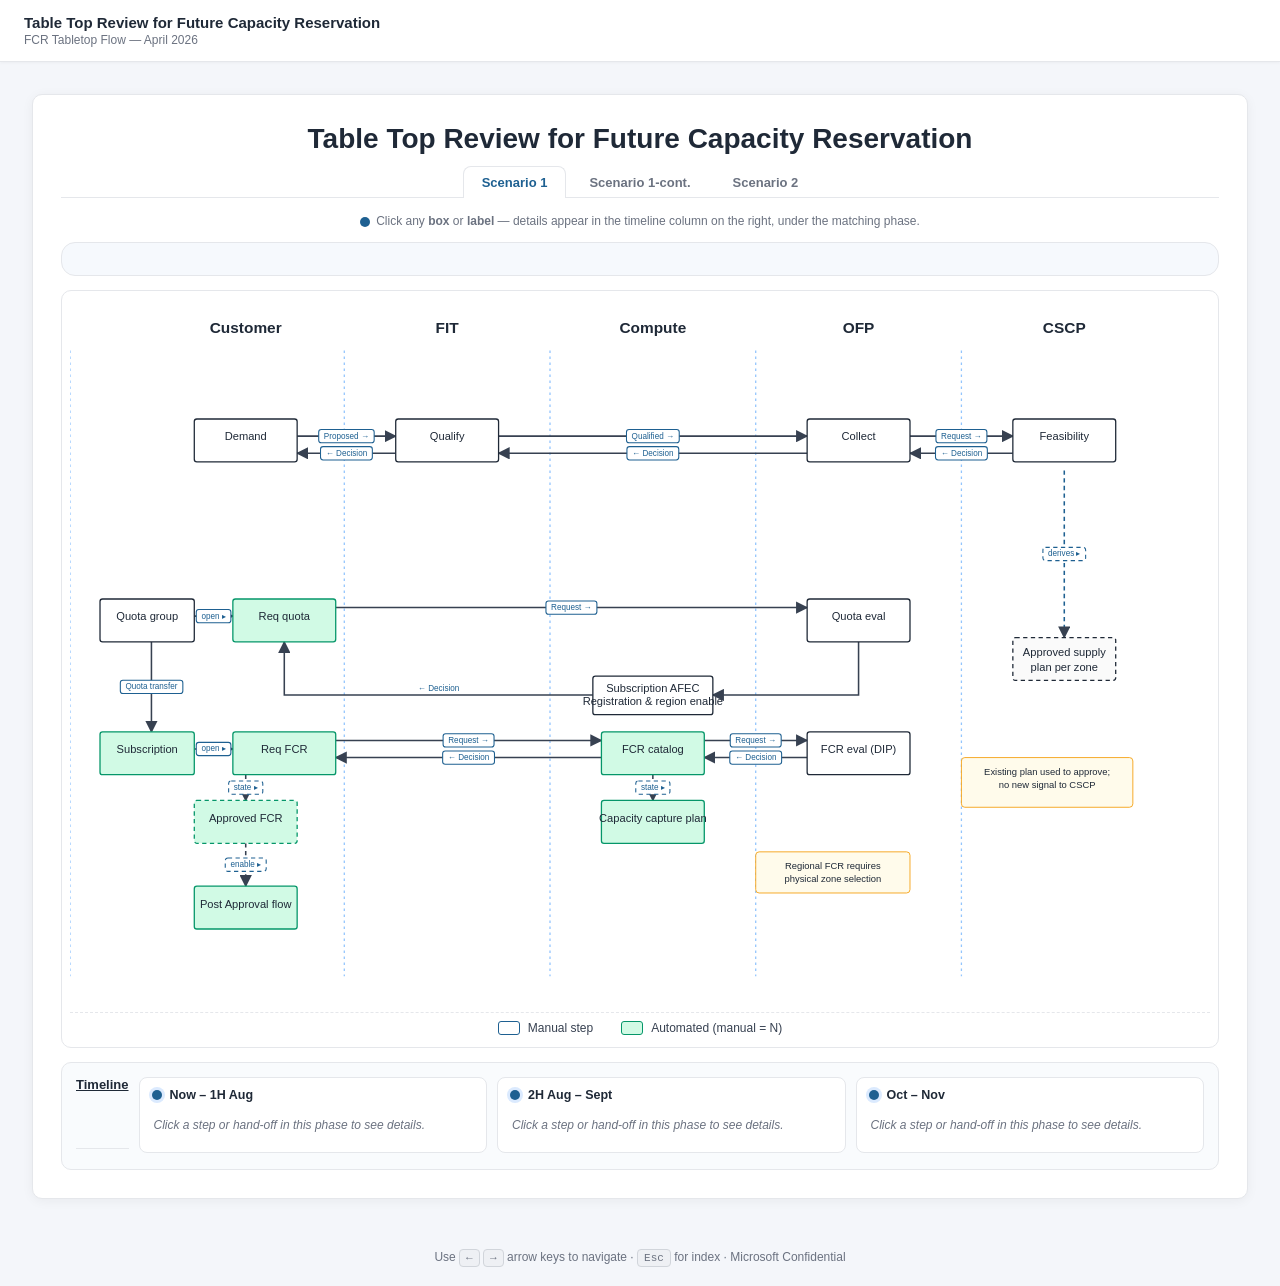
==== Tabletop/FCR/fcr-tabletop-review.html @ ce84dd11 "Initial commit: Capacity-Platform hub" ====
<!doctype html>
<html lang="en"><head><meta charset="utf-8"><title>Table Top Review for Future Capacity Reservation</title><link rel="stylesheet" href="fcr-styles.css"></head>
<body>
<header>
  <div><div class="title">Table Top Review for Future Capacity Reservation</div><div class="deck">FCR Tabletop Flow — April 2026</div></div>
</header>
<main>
  <div class="slide-wrap">
    <h1 style="font-size:24px;margin:0 0 6px;font-weight:600;text-align:center">Table Top Review for Future Capacity Reservation</h1>
    <div class="tt-tabs" role="tablist" aria-label="Scenario tabs">
      <button class="tt-tab active" role="tab" aria-selected="true" data-tab="s1">Scenario 1</button>
      <button class="tt-tab" role="tab" aria-selected="false" data-tab="s1c">Scenario 1-cont.</button>
      <button class="tt-tab" role="tab" aria-selected="false" data-tab="s2">Scenario 2</button>
    </div>

    <!-- ============= SCENARIO 1 (slide 06 content) ============= -->
    <section class="tt-panel active" data-panel="s1">
      <div class="legend">
        <span><span class="dot" style="background:#1e6091"></span>Click any <strong>box</strong> or <strong>label</strong> &mdash; details appear in the timeline column on the right, under the matching phase.</span>
      </div>
      <div class="flow-layout">
        <aside class="demand-col">
          <div class="demand-card is-empty">
            <h2 class="demand-title"></h2>
            <span class="demand-layer"></span>
            <hr class="demand-rule">
            <div class="demand-section edge-only"><div class="demand-code demand-data"></div></div>
            <div class="demand-section node-only"><div class="demand-label"><span class="demand-icon">&#9312;</span>COMMITMENT REP &amp; SIGN-OFF POC</div><div class="demand-body demand-rep"></div></div>
            <div class="demand-section node-only"><div class="demand-label"><span class="demand-icon">&#9313;</span>PURPOSE / DESCRIPTION</div><div class="demand-body demand-purpose"></div></div>
            <div class="demand-section node-only"><div class="demand-label"><span class="demand-icon">&#9881;</span>EXPECTED INPUTS</div><div class="demand-code demand-inputs"></div></div>
            <div class="demand-section node-only"><span class="demand-pill green">&bull; Agreed upon</span><table class="demand-agreed"><thead><tr><th>What will be done</th><th>What will not be done</th></tr></thead><tbody class="demand-agreed-body"></tbody></table></div>
            <div class="demand-section node-only"><span class="demand-pill red">&bull; What still needs alignment?</span><div class="demand-code demand-align"></div></div>
            <div class="demand-section node-only"><div class="demand-label"><span class="demand-icon">&#9881;</span>KEY CALLOUTS</div><div class="demand-code demand-callouts"></div></div>
          </div>
        </aside>
        <div class="flow-svg-wrap">
          <svg viewBox="-90 0 1330 820" xmlns="http://www.w3.org/2000/svg" class="flow" preserveAspectRatio="xMidYMid meet">
            <defs><marker id="arr-s1" viewBox="0 0 10 10" refX="9" refY="5" markerWidth="8" markerHeight="8" orient="auto-start-reverse"><path d="M0,0 L10,5 L0,10 z" fill="#374151"/></marker></defs>
            <g font-family="Segoe UI, sans-serif" font-size="18" font-weight="600" text-anchor="middle" fill="#1f2937">
              <text x="115" y="40">Customer</text><text x="350" y="40">FIT</text><text x="590" y="40">Compute</text><text x="830" y="40">OFP</text><text x="1070" y="40">CSCP</text>
            </g>
            <g stroke="#93c5fd" stroke-width="1.5" stroke-dasharray="3 4">
              <line x1="-90" y1="60" x2="-90" y2="790"/><line x1="230" y1="60" x2="230" y2="790"/><line x1="470" y1="60" x2="470" y2="790"/><line x1="710" y1="60" x2="710" y2="790"/><line x1="950" y1="60" x2="950" y2="790"/>
            </g>
            <g class="phase-bands">
              <rect class="phase-band" data-phase="p1" x="-90" y="80" width="1330" height="240" fill="#f8fafc" opacity="0"/>
              <rect class="phase-band" data-phase="p2" x="-90" y="320" width="1330" height="330" fill="#f8fafc" opacity="0"/>
              <rect class="phase-band" data-phase="p3" x="-90" y="650" width="1330" height="160" fill="#f8fafc" opacity="0"/>
            </g>
            <g class="edges" stroke="#374151" stroke-width="1.8" fill="none">
              <g class="edge" data-id="e1"  data-phase="p1"><line x1="175" y1="160" x2="290" y2="160" marker-end="url(#arr-s1)"/><text x="232" y="152" class="elabel">Proposed →</text></g>
              <g class="edge" data-id="e2"  data-phase="p1"><line x1="290" y1="180" x2="175" y2="180" marker-end="url(#arr-s1)"/><text x="232" y="198" class="elabel">← Decision</text></g>
              <g class="edge" data-id="e3"  data-phase="p1"><line x1="410" y1="160" x2="770" y2="160" marker-end="url(#arr-s1)"/><text x="590" y="152" class="elabel">Qualified →</text></g>
              <g class="edge" data-id="e4"  data-phase="p1"><line x1="770" y1="180" x2="410" y2="180" marker-end="url(#arr-s1)"/><text x="590" y="198" class="elabel">← Decision</text></g>
              <g class="edge" data-id="e5"  data-phase="p1"><line x1="890" y1="160" x2="1010" y2="160" marker-end="url(#arr-s1)"/><text x="950" y="152" class="elabel">Request →</text></g>
              <g class="edge" data-id="e6"  data-phase="p1"><line x1="1010" y1="180" x2="890" y2="180" marker-end="url(#arr-s1)"/><text x="950" y="198" class="elabel">← Decision</text></g>
              <g class="edge" data-id="e7"  data-phase="p2"><line x1="55" y1="370" x2="100" y2="370" marker-end="url(#arr-s1)"/><text x="78" y="362" class="elabel">open ▸</text></g>
              <g class="edge" data-id="e8"  data-phase="p2"><line x1="220" y1="360" x2="770" y2="360" marker-end="url(#arr-s1)"/><text x="495" y="352" class="elabel">Request →</text></g>
              <g class="edge" data-id="e9"  data-phase="p2"><polyline points="830,400 830,462 660,462" marker-end="url(#arr-s1)"/></g>
              <g class="edge" data-id="e21" data-phase="p2"><polyline points="520,462 160,462 160,400" marker-end="url(#arr-s1)"/><text x="340" y="455" class="elabel">← Decision</text></g>
              <g class="edge" data-id="e10" data-phase="p2"><line x1="5" y1="400" x2="5" y2="505" marker-end="url(#arr-s1)"/><text x="15" y="455" class="elabel" text-anchor="start">Quota transfer</text></g>
              <g class="edge" data-id="e11" data-phase="p2"><line x1="55" y1="525" x2="100" y2="525" marker-end="url(#arr-s1)"/><text x="78" y="517" class="elabel">open ▸</text></g>
              <g class="edge" data-id="e12" data-phase="p2"><line x1="220" y1="515" x2="530" y2="515" marker-end="url(#arr-s1)"/><text x="375" y="507" class="elabel">Request →</text></g>
              <g class="edge" data-id="e13" data-phase="p2"><line x1="530" y1="535" x2="220" y2="535" marker-end="url(#arr-s1)"/><text x="375" y="553" class="elabel">← Decision</text></g>
              <g class="edge" data-id="e14" data-phase="p2"><line x1="650" y1="515" x2="770" y2="515" marker-end="url(#arr-s1)"/><text x="710" y="507" class="elabel">Request →</text></g>
              <g class="edge" data-id="e15" data-phase="p2"><line x1="770" y1="535" x2="650" y2="535" marker-end="url(#arr-s1)"/><text x="710" y="553" class="elabel">← Decision</text></g>
              <g class="edge" data-id="e16" data-phase="p2" stroke-dasharray="5 4"><line x1="115" y1="555" x2="115" y2="585" marker-end="url(#arr-s1)"/><text x="135" y="572" class="elabel" text-anchor="start">state ▸</text></g>
              <g class="edge" data-id="e17" data-phase="p2" stroke-dasharray="5 4"><line x1="590" y1="555" x2="590" y2="585" marker-end="url(#arr-s1)"/><text x="610" y="572" class="elabel" text-anchor="start">state ▸</text></g>
              <g class="edge" data-id="e18" data-phase="p2" stroke-dasharray="5 4" stroke="#1e6091"><line x1="1070" y1="200" x2="1070" y2="395" marker-end="url(#arr-s1)"/><text x="1088" y="300" class="elabel" text-anchor="start">derives ▸</text></g>
              <g class="edge" data-id="e19" data-phase="p3" stroke-dasharray="5 4"><line x1="115" y1="635" x2="115" y2="685" marker-end="url(#arr-s1)"/><text x="135" y="660" class="elabel" text-anchor="start">enable ▸</text></g>
            </g>
            <g class="nodes">
              <g class="node" data-id="n1"  data-phase="p1"><rect x="55"   y="140" width="120" height="50" rx="3"/><text x="115"  y="165">Demand</text></g>
              <g class="node" data-id="n2"  data-phase="p1"><rect x="290"  y="140" width="120" height="50" rx="3"/><text x="350"  y="165">Qualify</text></g>
              <g class="node" data-id="n3"  data-phase="p1"><rect x="770"  y="140" width="120" height="50" rx="3"/><text x="830"  y="165">Collect</text></g>
              <g class="node" data-id="n4"  data-phase="p1"><rect x="1010" y="140" width="120" height="50" rx="3"/><text x="1070" y="165">Feasibility</text></g>
              <g class="node" data-id="n5"  data-phase="p2"><rect x="-55"  y="350" width="110" height="50" rx="3"/><text x="0"    y="375">Quota group</text></g>
              <g class="node" data-id="n6"  data-phase="p2"><rect x="100"  y="350" width="120" height="50" rx="3"/><text x="160"  y="375">Req quota</text></g>
              <g class="node" data-id="n7"  data-phase="p2"><rect x="770"  y="350" width="120" height="50" rx="3"/><text x="830"  y="375">Quota eval</text></g>
              <g class="node" data-id="n17" data-phase="p2"><rect x="520"  y="440" width="140" height="45" rx="3"/><text x="590"  y="458">Subscription AFEC</text><text x="590"  y="474">Registration &amp; region enable</text></g>
              <g class="node" data-id="n8"  data-phase="p2"><rect x="-55"  y="505" width="110" height="50" rx="3"/><text x="0"    y="530">Subscription</text></g>
              <g class="node" data-id="n9"  data-phase="p2"><rect x="100"  y="505" width="120" height="50" rx="3"/><text x="160"  y="530">Req FCR</text></g>
              <g class="node" data-id="n10" data-phase="p2"><rect x="530"  y="505" width="120" height="50" rx="3"/><text x="590"  y="530">FCR catalog</text></g>
              <g class="node" data-id="n11" data-phase="p2"><rect x="770"  y="505" width="120" height="50" rx="3"/><text x="830"  y="530">FCR eval (DIP)</text></g>
              <g class="node dashed" data-id="n12" data-phase="p2"><rect x="55"   y="585" width="120" height="50" rx="3"/><text x="115"  y="610">Approved FCR</text></g>
              <g class="node" data-id="n13" data-phase="p2"><rect x="530"  y="585" width="120" height="50" rx="3"/><text x="590"  y="610">Capacity capture plan</text></g>
              <g class="node dashed" data-id="n14" data-phase="p2"><rect x="1010" y="395" width="120" height="50" rx="3"/><text x="1070" y="416">Approved supply</text><text x="1070" y="434">plan per zone</text></g>
              <g class="node" data-id="n15" data-phase="p3"><rect x="55"   y="685" width="120" height="50" rx="3"/><text x="115"  y="710">Post Approval flow</text></g>
            </g>
            <g font-family="Segoe UI, sans-serif" font-size="11" fill="#1f2937">
              <rect x="710" y="645" width="180" height="48" rx="4" fill="#fffbeb" stroke="#f59e0b" stroke-width="1"/>
              <text x="800" y="665" text-anchor="middle">Regional FCR requires</text>
              <text x="800" y="680" text-anchor="middle">physical zone selection</text>
              <rect x="950" y="535" width="200" height="58" rx="4" fill="#fffbeb" stroke="#f59e0b" stroke-width="1"/>
              <text x="1050" y="555" text-anchor="middle">Existing plan used to approve;</text>
              <text x="1050" y="570" text-anchor="middle">no new signal to CSCP</text>
            </g>
          </svg>
          <div class="flow-legend">
            <span class="lg-item"><span class="lg-swatch lg-manual"></span>Manual step</span>
            <span class="lg-item"><span class="lg-swatch lg-auto"></span>Automated (manual = N)</span>
          </div>
        </div>
        <aside class="timeline-col">
          <div class="tl-header">Timeline</div>
          <div class="tl-phase" data-phase="p1" style="flex:0 0 37%"><div class="tl-band"><span class="tl-dot"></span><span class="tl-label">Now &ndash; 1H Aug</span></div><div class="tl-detail"><div class="tl-empty">Click a step or hand-off in this phase to see details.</div><div class="tl-content" hidden><div class="tl-kind"></div><h4 class="tl-title"></h4><div class="tl-body"></div></div></div></div>
          <div class="tl-phase" data-phase="p2" style="flex:0 0 32%"><div class="tl-band"><span class="tl-dot"></span><span class="tl-label">2H Aug &ndash; Sept</span></div><div class="tl-detail"><div class="tl-empty">Click a step or hand-off in this phase to see details.</div><div class="tl-content" hidden><div class="tl-kind"></div><h4 class="tl-title"></h4><div class="tl-body"></div></div></div></div>
          <div class="tl-phase" data-phase="p3" style="flex:0 0 21%"><div class="tl-band"><span class="tl-dot"></span><span class="tl-label">Oct &ndash; Nov</span></div><div class="tl-detail"><div class="tl-empty">Click a step or hand-off in this phase to see details.</div><div class="tl-content" hidden><div class="tl-kind"></div><h4 class="tl-title"></h4><div class="tl-body"></div></div></div></div>
        </aside>
      </div>
    </section>

    <!-- ============= SCENARIO 1-cont. (slide 07 content) ============= -->
    <section class="tt-panel" data-panel="s1c" hidden>
      <h2 class="tt-subtitle">Scenario 1 &mdash; Post Approval (Holiday 2026)</h2>
      <div class="legend">
        <span><span class="dot" style="background:#1e6091"></span>Click any <strong>box</strong> or <strong>label</strong> &mdash; details appear in the timeline column on the right, under the matching phase.</span>
      </div>
      <div class="flow-layout">
        <aside class="demand-col">
          <div class="demand-card is-empty">
            <h2 class="demand-title"></h2>
            <span class="demand-layer"></span>
            <hr class="demand-rule">
            <div class="demand-section edge-only"><div class="demand-code demand-data"></div></div>
            <div class="demand-section node-only"><div class="demand-label"><span class="demand-icon">&#9312;</span>COMMITMENT REP &amp; SIGN-OFF POC</div><div class="demand-body demand-rep"></div></div>
            <div class="demand-section node-only"><div class="demand-label"><span class="demand-icon">&#9313;</span>PURPOSE / DESCRIPTION</div><div class="demand-body demand-purpose"></div></div>
            <div class="demand-section node-only"><div class="demand-label"><span class="demand-icon">&#9881;</span>EXPECTED INPUTS</div><div class="demand-code demand-inputs"></div></div>
            <div class="demand-section node-only"><span class="demand-pill green">&bull; Agreed upon</span><table class="demand-agreed"><thead><tr><th>What will be done</th><th>What will not be done</th></tr></thead><tbody class="demand-agreed-body"></tbody></table></div>
            <div class="demand-section node-only"><span class="demand-pill red">&bull; What still needs alignment?</span><div class="demand-code demand-align"></div></div>
            <div class="demand-section node-only"><div class="demand-label"><span class="demand-icon">&#9881;</span>KEY CALLOUTS</div><div class="demand-code demand-callouts"></div></div>
          </div>
        </aside>
        <div class="flow-svg-wrap">
          <svg viewBox="0 0 1400 620" xmlns="http://www.w3.org/2000/svg" class="flow">
            <defs><marker id="arr-s1c" viewBox="0 0 10 10" refX="9" refY="5" markerWidth="8" markerHeight="8" orient="auto-start-reverse"><path d="M0,0 L10,5 L0,10 z" fill="#374151"/></marker></defs>
            <g font-family="Segoe UI, sans-serif" font-size="18" font-weight="600" text-anchor="middle" fill="#1f2937">
              <text x="275" y="40">Customer</text><text x="510" y="40">FIT</text><text x="750" y="40">Compute</text><text x="990" y="40">OFP</text><text x="1230" y="40">CSCP</text>
            </g>
            <g stroke="#93c5fd" stroke-width="1.5" stroke-dasharray="3 4">
              <line x1="160" y1="60" x2="160" y2="600"/><line x1="390" y1="60" x2="390" y2="600"/><line x1="630" y1="60" x2="630" y2="600"/><line x1="870" y1="60" x2="870" y2="600"/><line x1="1110" y1="60" x2="1110" y2="600"/>
            </g>
            <g class="phase-bands">
              <rect class="phase-band" data-phase="p1" x="160" y="80" width="1240" height="230" fill="#f8fafc" opacity="0"/>
              <rect class="phase-band" data-phase="p2" x="160" y="310" width="1240" height="270" fill="#f8fafc" opacity="0"/>
            </g>
            <g class="edges" stroke="#374151" stroke-width="1.8" fill="none">
              <g class="edge" data-id="e1" data-phase="p1"><line x1="335" y1="232" x2="690" y2="232" marker-end="url(#arr-s1c)"/><text x="510" y="224" class="elabel">supply ▸</text></g>
              <g class="edge" data-id="e2" data-phase="p1"><line x1="810" y1="232" x2="1170" y2="232" marker-end="url(#arr-s1c)"/><text x="990" y="224" class="elabel">signal ▸</text></g>
              <g class="edge" data-id="e3" data-phase="p2"><polyline points="1230,256 1230,460 1058,460" marker-end="url(#arr-s1c)"/><text x="1222" y="452" class="elabel" text-anchor="end">plan ▸</text></g>
              <g class="edge" data-id="e5" data-phase="p2"><line x1="930" y1="460" x2="810" y2="460" marker-end="url(#arr-s1c)"/><text x="870" y="452" class="elabel">build ▸</text></g>
              <g class="edge" data-id="e6" data-phase="p2"><line x1="690" y1="460" x2="335" y2="460" marker-end="url(#arr-s1c)"/><text x="510" y="452" class="elabel">deliver ▸</text></g>
            </g>
            <g class="nodes">
              <g class="node" data-id="n1" data-phase="p1"><rect x="215" y="212" width="120" height="40" rx="3"/><text x="275" y="237">Approved FCR</text></g>
              <g class="node" data-id="n2" data-phase="p1"><rect x="690" y="155" width="120" height="40" rx="3"/><text x="750" y="180">Capacity capture plan</text></g>
              <g class="node" data-id="n3" data-phase="p1"><rect x="690" y="212" width="120" height="44" rx="3"/><text x="750" y="230">Supply Signal</text><text x="750" y="248">generation</text></g>
              <g class="node" data-id="n4" data-phase="p1"><rect x="1170" y="212" width="120" height="44" rx="3"/><text x="1230" y="230">Supply</text><text x="1230" y="248">Planning</text></g>
              <g class="node" data-id="n5" data-phase="p2"><rect x="215" y="435" width="120" height="50" rx="3"/><text x="275" y="455">Live FCR by</text><text x="275" y="473">Need by Date</text></g>
              <g class="node" data-id="n6" data-phase="p2"><rect x="690" y="435" width="120" height="50" rx="3"/><text x="750" y="455">Secure</text><text x="750" y="473">Capacity</text></g>
              <g class="node" data-id="n7" data-phase="p2"><rect x="690" y="500" width="120" height="40" rx="3"/><text x="750" y="525">Capacity capture plan</text></g>
              <g class="node" data-id="n8" data-phase="p2"><rect x="930" y="440" width="120" height="40" rx="3"/><text x="990" y="465">Buildout</text></g>
            </g>
          </svg>
          <div class="flow-legend">
            <span class="lg-item"><span class="lg-swatch lg-manual"></span>Manual step</span>
            <span class="lg-item"><span class="lg-swatch lg-auto"></span>Automated (manual = N)</span>
          </div>
        </div>
        <aside class="timeline-col">
          <div class="tl-header">Timeline</div>
          <div class="tl-phase" data-phase="p1" style="flex:0 0 40%"><div class="tl-band"><span class="tl-dot"></span><span class="tl-label">2H Aug &ndash; Sept</span></div><div class="tl-detail"><div class="tl-empty">Click a step or hand-off in this phase to see details.</div><div class="tl-content" hidden><div class="tl-kind"></div><h4 class="tl-title"></h4><div class="tl-body"></div></div></div></div>
          <div class="tl-phase" data-phase="p2" style="flex:0 0 44%"><div class="tl-band"><span class="tl-dot"></span><span class="tl-label">Oct &ndash; Nov</span></div><div class="tl-detail"><div class="tl-empty">Click a step or hand-off in this phase to see details.</div><div class="tl-content" hidden><div class="tl-kind"></div><h4 class="tl-title"></h4><div class="tl-body"></div></div></div></div>
        </aside>
      </div>
    </section>

    <!-- ============= SCENARIO 2 (slide 08 content) ============= -->
    <section class="tt-panel" data-panel="s2" hidden>
      <h2 class="tt-subtitle">Scenario 2 &mdash; Mitigation and Recovery (Holiday 2026)</h2>
      <div class="legend">
        <span><span class="dot" style="background:#1e6091"></span>Click any <strong>box</strong> for step details</span>
        <span><span class="dot" style="background:#c2410c"></span>Click any <strong>label</strong> above an arrow for hand-off details</span>
      </div>
      <div class="flow-layout">
        <aside class="demand-col">
          <div class="demand-card is-empty">
            <h2 class="demand-title"></h2>
            <span class="demand-layer"></span>
            <hr class="demand-rule">
            <div class="demand-section edge-only"><div class="demand-code demand-data"></div></div>
            <div class="demand-section node-only"><div class="demand-label"><span class="demand-icon">&#9312;</span>COMMITMENT REP &amp; SIGN-OFF POC</div><div class="demand-body demand-rep"></div></div>
            <div class="demand-section node-only"><div class="demand-label"><span class="demand-icon">&#9313;</span>PURPOSE / DESCRIPTION</div><div class="demand-body demand-purpose"></div></div>
            <div class="demand-section node-only"><div class="demand-label"><span class="demand-icon">&#9881;</span>EXPECTED INPUTS</div><div class="demand-code demand-inputs"></div></div>
            <div class="demand-section node-only"><span class="demand-pill green">&bull; Agreed upon</span><table class="demand-agreed"><thead><tr><th>What will be done</th><th>What will not be done</th></tr></thead><tbody class="demand-agreed-body"></tbody></table></div>
            <div class="demand-section node-only"><span class="demand-pill red">&bull; What still needs alignment?</span><div class="demand-code demand-align"></div></div>
            <div class="demand-section node-only"><div class="demand-label"><span class="demand-icon">&#9881;</span>KEY CALLOUTS</div><div class="demand-code demand-callouts"></div></div>
          </div>
        </aside>
        <div class="flow-svg-wrap">
          <svg viewBox="0 0 1400 720" xmlns="http://www.w3.org/2000/svg" class="flow">
            <defs><marker id="arr-s2" viewBox="0 0 10 10" refX="9" refY="5" markerWidth="8" markerHeight="8" orient="auto-start-reverse"><path d="M0,0 L10,5 L0,10 z" fill="#374151"/></marker></defs>
            <g font-family="Segoe UI, sans-serif" font-size="18" font-weight="600" text-anchor="middle" fill="#1f2937">
              <text x="275" y="40">Customer</text><text x="510" y="40">FIT</text><text x="750" y="40">Compute</text><text x="990" y="40">OFP</text><text x="1230" y="40">CSCP</text>
            </g>
            <g stroke="#93c5fd" stroke-width="1.5" stroke-dasharray="3 4">
              <line x1="160" y1="60" x2="160" y2="700"/><line x1="390" y1="60" x2="390" y2="700"/><line x1="630" y1="60" x2="630" y2="700"/><line x1="870" y1="60" x2="870" y2="700"/><line x1="1110" y1="60" x2="1110" y2="700"/>
            </g>
            <g class="phase-bands">
              <rect class="phase-band" data-phase="p1" x="160" y="80" width="1240" height="620" fill="#f8fafc" opacity="0"/>
            </g>
            <g font-family="Segoe UI, sans-serif" font-size="13" font-weight="600" fill="#1f2937" text-anchor="middle">
              <rect x="15" y="365" width="130" height="44" rx="3" fill="#fff" stroke="#374151" stroke-width="1.2"/>
              <text x="80" y="383">Proactive</text><text x="80" y="400">Mitigation</text>
              <rect x="15" y="600" width="130" height="44" rx="3" fill="#fff" stroke="#374151" stroke-width="1.2"/>
              <text x="80" y="618">Reactive</text><text x="80" y="635">Mitigation</text>
            </g>
            <line x1="160" y1="565" x2="1390" y2="565" stroke="#94a3b8" stroke-width="1.2" stroke-dasharray="4 4"/>
            <g class="edges" stroke="#374151" stroke-width="1.8" fill="none">
              <g class="edge" data-id="e1" data-phase="p1"><line x1="335" y1="305" x2="690" y2="305" marker-end="url(#arr-s2)"/><text x="510" y="297" class="elabel">Tracing</text></g>
              <g class="edge" data-id="e2" data-phase="p1"><line x1="810" y1="305" x2="930" y2="305" marker-end="url(#arr-s2)"/><text x="870" y="297" class="elabel">Alert →</text></g>
              <g class="edge" data-id="e3" data-phase="p1"><line x1="1050" y1="305" x2="1150" y2="305" marker-end="url(#arr-s2)"/><text x="1100" y="297" class="elabel">deploy ▸</text></g>
              <g class="edge" data-id="e4" data-phase="p1"><line x1="1150" y1="447" x2="1050" y2="447" marker-end="url(#arr-s2)"/><text x="1100" y="439" class="elabel">mitigate ▸</text></g>
              <g class="edge" data-id="e5" data-phase="p1"><line x1="930" y1="447" x2="810" y2="447" marker-end="url(#arr-s2)"/><text x="870" y="439" class="elabel">← Update</text></g>
              <g class="edge" data-id="e6" data-phase="p1"><line x1="690" y1="447" x2="335" y2="447" marker-end="url(#arr-s2)"/><text x="510" y="439" class="elabel">← Update</text></g>
              <g class="edge" data-id="e7" data-phase="p1"><line x1="335" y1="622" x2="1170" y2="622" marker-start="url(#arr-s2)" marker-end="url(#arr-s2)"/><text x="750" y="614" class="elabel">Customer interactions ↔</text></g>
              <g class="edge" data-id="e8" data-phase="p1"><line x1="830" y1="675" x2="1170" y2="675" marker-start="url(#arr-s2)" marker-end="url(#arr-s2)"/><text x="1000" y="667" class="elabel">Eng mitigation ↔</text></g>
            </g>
            <g class="nodes">
              <g class="node" data-id="n1" data-phase="p1"><rect x="215" y="285" width="120" height="40" rx="3"/><text x="275" y="310">Approved FCR</text></g>
              <g class="node" data-id="n2" data-phase="p1"><rect x="690" y="280" width="120" height="50" rx="3"/><text x="750" y="300">FCR slippage</text><text x="750" y="318">trigger</text></g>
              <g class="node" data-id="n3" data-phase="p1"><rect x="930" y="280" width="120" height="50" rx="3"/><text x="990" y="300">Kick off mitigation</text><text x="990" y="318">action</text></g>
              <g class="node" data-id="n4" data-phase="p1"><rect x="1150" y="280" width="170" height="190" rx="3"/><text x="1235" y="300" font-size="12">Deploy one of</text><text x="1235" y="318" font-size="12">approved mitigations:</text><text x="1235" y="356" font-size="12">• Cluster expedite</text><text x="1235" y="396" font-size="12">• Cluster repurpose</text></g>
              <g class="node" data-id="n5" data-phase="p1"><rect x="215" y="420" width="120" height="56" rx="3"/><text x="275" y="438">FCR made</text><text x="275" y="454">available on</text><text x="275" y="470">need by date</text></g>
              <g class="node" data-id="n6" data-phase="p1"><rect x="690" y="425" width="120" height="44" rx="3"/><text x="750" y="443">Cluster</text><text x="750" y="461">allocated</text></g>
              <g class="node" data-id="n7" data-phase="p1"><rect x="690" y="490" width="120" height="40" rx="3"/><text x="750" y="515">Capacity capture plan</text></g>
              <g class="node" data-id="n8" data-phase="p1"><rect x="930" y="425" width="120" height="44" rx="3"/><text x="990" y="443">Risk</text><text x="990" y="461">mitigated</text></g>
              <g class="node" data-id="n9" data-phase="p1"><rect x="215" y="600" width="120" height="44" rx="3"/><text x="275" y="618">Customer</text><text x="275" y="636">Failures</text></g>
              <g class="node" data-id="n10" data-phase="p1"><rect x="690" y="655" width="140" height="40" rx="3"/><text x="760" y="680">Engineering mitigation</text></g>
              <g class="node" data-id="n11" data-phase="p1"><rect x="1170" y="600" width="130" height="95" rx="3"/><text x="1235" y="640">Customer</text><text x="1235" y="658">Support</text></g>
            </g>
          </svg>
          <div class="flow-legend">
            <span class="lg-item"><span class="lg-swatch lg-manual"></span>Manual step</span>
            <span class="lg-item"><span class="lg-swatch lg-auto"></span>Automated (manual = N)</span>
          </div>
        </div>
        <aside class="timeline-col">
          <div class="tl-header">Timeline</div>
          <div class="tl-phase" data-phase="p1" style="flex:1 1 100%"><div class="tl-band"><span class="tl-dot"></span><span class="tl-label">Oct &ndash; Nov</span></div><div class="tl-detail"><div class="tl-empty">Click a step or hand-off to see details.</div><div class="tl-content" hidden><div class="tl-kind"></div><h4 class="tl-title"></h4><div class="tl-body"></div></div></div></div>
        </aside>
      </div>
    </section>
  </div>
</main>
<footer>Use <span class="kbd">&larr;</span> <span class="kbd">&rarr;</span> arrow keys to navigate &middot; <span class="kbd">Esc</span> for index &middot; Microsoft Confidential</footer>

<style>
.legend{display:flex;gap:24px;justify-content:center;margin-bottom:14px;font-size:12px;color:#6b7280}
main{max-width:2400px}
.legend .dot{display:inline-block;width:10px;height:10px;border-radius:50%;margin-right:6px;vertical-align:middle}
.tt-tabs{display:flex;gap:4px;justify-content:center;margin:10px 0 16px;border-bottom:1px solid var(--border, #e5e7eb)}
.tt-tab{appearance:none;background:transparent;border:1px solid transparent;border-bottom:none;border-radius:8px 8px 0 0;padding:8px 18px;font:600 13px 'Segoe UI',sans-serif;color:#6b7280;cursor:pointer;position:relative;top:1px;transition:background .15s,color .15s,border-color .15s}
.tt-tab:hover{color:#1e6091;background:#f0f7ff}
.tt-tab.active{color:#1e6091;background:#fff;border-color:var(--border, #e5e7eb);border-bottom-color:#fff}
.tt-panel[hidden]{display:none}
.tt-subtitle{font-size:18px;margin:0 0 10px;font-weight:600;text-align:center;color:#1f2937}
.flow-layout{display:grid;grid-template-columns:460px minmax(0,1fr) 300px;gap:14px;align-items:stretch}

.demand-col{background:#f6f9fd;border:1px solid var(--border);border-radius:14px;padding:16px;display:flex;flex-direction:column;min-width:0;overflow:auto}
.demand-card{display:flex;flex-direction:column;gap:14px}
.demand-title{margin:0;font-size:18px;font-weight:700;color:#1f2937;letter-spacing:.2px}
.demand-layer{align-self:flex-start;display:inline-flex;align-items:center;gap:6px;background:#eaf3fb;color:#1e6091;border-radius:999px;padding:3px 12px;font-size:11px;font-weight:700;letter-spacing:.6px;margin-top:-8px}
.demand-layer::before{content:"\2022";color:#1e6091;font-size:14px;line-height:0}
.demand-rule{border:0;border-top:1px solid #e5e7eb;margin:0}
.demand-section{display:flex;flex-direction:column;gap:6px}
.demand-label{display:flex;align-items:center;gap:8px;font-size:11.5px;font-weight:700;letter-spacing:.7px;color:#374151;text-transform:uppercase}
.demand-icon{display:inline-flex;align-items:center;justify-content:center;color:#6b7280;font-size:14px}
.demand-body{font-size:13px;line-height:1.5;color:#1f2937}
.demand-body p{margin:0 0 6px}
.demand-body p:last-child{margin-bottom:0}
.demand-code{font-family:'Consolas','Courier New',monospace;font-size:12px;line-height:1.5;color:#374151;background:#fff;border:1px solid #e5e7eb;border-radius:8px;padding:8px 12px}
.demand-code.placeholder{color:#9ca3af;font-style:normal}
.demand-pill{display:inline-flex;align-items:center;align-self:flex-start;font-size:12px;font-weight:600;border-radius:999px;padding:4px 12px;margin-bottom:2px}
.demand-pill.green{background:#dcfce7;color:#15803d}
.demand-pill.red{background:#ffedd5;color:#c2410c}
.demand-agreed{width:100%;border-collapse:separate;border-spacing:0;background:#fff;border:1px solid #e5e7eb;border-radius:8px;overflow:hidden;font-size:12.5px;line-height:1.45;color:#1f2937;table-layout:fixed}
.demand-agreed thead th{background:#f3f4f6;font-weight:600;text-align:left;padding:8px 12px;font-size:12px;color:#374151;border-bottom:1px solid #e5e7eb}
.demand-agreed thead th + th{border-left:1px solid #e5e7eb}
.demand-agreed tbody td{padding:8px 12px;vertical-align:top;border-top:1px solid #f1f5f9}
.demand-agreed tbody td + td{border-left:1px solid #f1f5f9}
.demand-agreed tbody tr:first-child td{border-top:0}

.demand-card.is-empty > *{display:none}
.demand-card.is-edge .node-only{display:none}
.demand-card:not(.is-edge) .edge-only{display:none}

.timeline-col{display:flex;flex-direction:column;gap:10px;background:#f9fbfd;border:1px solid var(--border);border-radius:10px;padding:14px 14px 16px;min-width:0}
.tl-header{font-weight:700;font-size:13px;color:#1f2937;border-bottom:1px solid var(--border);padding-bottom:8px;margin-bottom:4px;text-decoration:underline}
.tl-phase{display:flex;flex-direction:column;border:1px solid #e5e7eb;border-radius:8px;background:#fff;padding:10px 12px;min-height:0;transition:border-color .18s,box-shadow .18s,background .18s}
.tl-phase.active{border-color:#1e6091;box-shadow:0 0 0 2px rgba(30,96,145,.15);background:#f0f7ff}
.tl-band{display:flex;align-items:center;gap:8px;font-weight:600;font-size:12.5px;color:#1f2937;margin-bottom:6px}
.tl-dot{width:10px;height:10px;border-radius:50%;background:#1e6091;flex:0 0 auto;box-shadow:0 0 0 3px #dbeafe}
.tl-phase.active .tl-dot{background:#c2410c;box-shadow:0 0 0 3px #fed7aa}
.tl-detail{flex:1 1 auto;min-height:0;overflow:auto;font-size:12.5px;line-height:1.5;color:#374151}
.tl-empty{color:var(--muted);font-style:italic;padding:8px 2px;font-size:12px}
.tl-kind{display:inline-block;font-size:9.5px;font-weight:700;letter-spacing:.7px;text-transform:uppercase;padding:2px 7px;border-radius:9px;margin-bottom:6px}
.tl-kind.node-kind{background:#dbeafe;color:#1e6091}
.tl-kind.edge-kind{background:#fed7aa;color:#9a3412}
.tl-title{font-size:14px;margin:0 0 6px;color:#1f2937;font-weight:600}
.tl-body p{margin:4px 0}
.tl-body ul{margin:4px 0 6px 18px;padding:0}
.tl-body strong{color:#1f2937}

.flow-svg-wrap{background:#fff;border:1px solid var(--border);border-radius:10px;padding:8px;overflow:hidden;position:relative;cursor:grab;user-select:none;-webkit-user-select:none}
.flow-svg-wrap.panning{cursor:grabbing}
.flow-zoom-reset{position:absolute;top:8px;right:8px;padding:4px 10px;font-size:11px;font-weight:600;background:rgba(255,255,255,.92);border:1px solid #d1d5db;border-radius:5px;cursor:pointer;color:#374151;display:none;z-index:5;box-shadow:0 1px 4px rgba(0,0,0,.12);line-height:1.4}
.flow-zoom-reset:hover{background:#f3f4f6;border-color:#9ca3af}
.flow-zoom-reset.visible{display:block}
.flow{width:100%;height:auto;display:block}
.flow .nodes rect{fill:#fff;stroke:#1f2937;stroke-width:1.5;cursor:pointer;transition:fill .15s,stroke .15s}
.flow .nodes .node text{font-family:'Segoe UI',sans-serif;font-size:13px;text-anchor:middle;fill:#1f2937;pointer-events:none}
.flow .nodes .node:hover rect{fill:#dbeafe;stroke:#1e6091;stroke-width:2}
.flow .nodes .node.active rect{fill:#bfdbfe;stroke:#1e6091;stroke-width:2.5}
.flow .nodes .node.manual-no rect{fill:#d1fae5;stroke:#059669}
.flow .nodes .node.manual-no:hover rect{fill:#a7f3d0;stroke:#047857;stroke-width:2}
.flow .nodes .node.manual-no.active rect{fill:#6ee7b7;stroke:#047857;stroke-width:2.5}
.flow-legend{display:flex;gap:28px;justify-content:center;align-items:center;margin-top:10px;padding:8px 0 4px;font-size:12px;color:#374151;border-top:1px dashed #e5e7eb}
.flow-legend .lg-item{display:inline-flex;align-items:center;gap:8px}
.flow-legend .lg-swatch{display:inline-block;width:22px;height:14px;border-radius:3px;border:1.5px solid #1e6091;background:#fff}
.flow-legend .lg-swatch.lg-auto{background:#d1fae5;border-color:#059669}
.flow .nodes .dashed rect{stroke-dasharray:5 4;fill:#fafafa}
.flow .edges .edge{cursor:default}
.flow .edges .edge line{transition:stroke .15s,stroke-width .15s;pointer-events:none}
.flow .edges .edge .elabel{font-family:'Segoe UI',sans-serif;font-size:9.5px;fill:#1e6091;stroke:none;text-anchor:middle;cursor:pointer;font-weight:400 !important;dominant-baseline:central;paint-order:fill}
.flow .edges .edge .elabel-bg{fill:#fff;stroke:#1e6091;stroke-width:1.25;cursor:pointer}
.flow .edges .edge:hover .elabel-bg{stroke:#c2410c;stroke-width:1.75}
.flow .edges .edge:hover .elabel{fill:#c2410c}
.flow .edges .edge .elabel:hover{fill:#c2410c;font-weight:500}
.flow .edges .edge:has(.elabel:hover) line{stroke:#c2410c;stroke-width:3}
.flow .edges .edge.active line{stroke:#c2410c;stroke-width:3}
.flow .edges .edge.active .elabel{fill:#c2410c;font-weight:500}
.flow .edges .edge.active .elabel-bg{stroke:#c2410c;stroke-width:2}
.flow-panel{display:none}
.flow .phase-bands rect.active{opacity:.85;fill:#fff7ed}

@media (max-width:1300px){
  .flow-layout{grid-template-columns:1fr}
  .timeline-col{flex-direction:row;flex-wrap:wrap}
  .tl-phase{flex:1 1 30% !important}
}
</style>

<script src="fcr-slide-06-content.js"></script>
<script>window.__FLOW_S1 = window.FLOW_DETAILS; window.FLOW_DETAILS = undefined;</script>
<script src="fcr-slide-07-content.js"></script>
<script>window.__FLOW_S1C = window.FLOW_DETAILS; window.FLOW_DETAILS = undefined;</script>
<script src="fcr-slide-08-content.js"></script>
<script>window.__FLOW_S2 = window.FLOW_DETAILS; window.FLOW_DETAILS = undefined;</script>

<script>
(function(){
  const PH = {
    rep:'<span class="placeholder">&lt;commitment rep / sign-off POC&gt;</span>',
    purpose:'<span class="placeholder" style="color:#9ca3af">&lt;purpose / description&gt;</span>',
    inputs:'&lt;what information / data is coming in?&gt;',
    align:'&lt;what remaining items need alignment among the group?&gt;',
    callouts:'&lt;critical assumptions, breaking cases to highlight&gt;',
    data:'&lt;what data/info is being passed across this arrow?&gt;'
  };

  function initFlow(root, FLOW_DETAILS, PHASE_LABELS){
    if(!root || !FLOW_DETAILS){return;}
    const phasePanels = {};
    root.querySelectorAll('.tl-phase').forEach(p=>{phasePanels[p.dataset.phase]=p});
    const card = root.querySelector('.demand-card');
    const $ = sel => root.querySelector(sel);

    function setText(sel,val){const el=$(sel); if(el) el.innerHTML=val;}
    function setCode(sel,val,fallback){
      const el=$(sel); if(!el) return;
      if(val && String(val).trim()){el.classList.remove('placeholder');el.innerHTML=val;}
      else{el.classList.add('placeholder');el.innerHTML=fallback;}
    }
    function renderAgreed(rows){
      const tb=$('.demand-agreed-body'); if(!tb) return;
      tb.innerHTML='';
      if(!rows || !rows.length){
        tb.innerHTML='<tr><td><span class="placeholder" style="color:#9ca3af">&lt;what will be done&gt;</span></td><td><span class="placeholder" style="color:#9ca3af">&lt;what will not be done&gt;</span></td></tr>';
        return;
      }
      rows.forEach(r=>{
        const tr=document.createElement('tr');
        tr.innerHTML=`<td>${r.done||'&mdash;'}</td><td>${r.notDone||'&mdash;'}</td>`;
        tb.appendChild(tr);
      });
    }
    function clearPanel(){
      card.classList.add('is-empty');
      card.classList.remove('is-edge');
      root.querySelectorAll('.flow .node.active,.flow .edge.active,.flow .phase-bands rect.active').forEach(el=>el.classList.remove('active'));
      Object.values(phasePanels).forEach(p=>{
        p.classList.remove('active');
        p.querySelector('.tl-empty').style.display='';
        p.querySelector('.tl-content').hidden=true;
      });
    }
    function show(id){
      // Slide-06 quirks: n5/n8 clear panel; n15 navigates to next slide
      if(FLOW_DETAILS===window.__FLOW_S1 && (id==='n5'||id==='n8')){clearPanel();return;}
      const d=FLOW_DETAILS[id]; if(!d)return;
      if(FLOW_DETAILS===window.__FLOW_S1 && id==='n15'){
        const n=document.getElementById('nextLink');
        if(n&&!n.classList.contains('disabled')){location.href=n.href;return;}
        return;
      }
      const isEdge = d.kind==='edge';
      card.classList.remove('is-empty');
      card.classList.toggle('is-edge', isEdge);
      $('.demand-title').textContent = isEdge ? d.label : d.title;
      $('.demand-layer').textContent = PHASE_LABELS[d.phase] || d.layer || '';
      if(isEdge){
        setCode('.demand-data', d.dataPassed, PH.data);
      }else{
        setText('.demand-rep', d.commitmentRep || PH.rep);
        setText('.demand-purpose', d.purpose || d.body || PH.purpose);
        setCode('.demand-inputs', d.expectedInputs, PH.inputs);
        renderAgreed(d.agreedUpon);
        setCode('.demand-align', d.stillNeedsAlignment, PH.align);
        setCode('.demand-callouts', d.keyCallouts, PH.callouts);
      }
      root.querySelectorAll('.flow .node.active,.flow .edge.active,.flow .phase-bands rect.active').forEach(el=>el.classList.remove('active'));
      const el=root.querySelector(`[data-id="${id}"]`); if(el) el.classList.add('active');
      const band=root.querySelector(`.phase-bands rect[data-phase="${d.phase}"]`); if(band) band.classList.add('active');
      Object.values(phasePanels).forEach(p=>{
        p.classList.remove('active');
        p.querySelector('.tl-empty').style.display='';
        p.querySelector('.tl-content').hidden=true;
      });
      const panel=phasePanels[d.phase]; if(!panel)return;
      panel.classList.add('active');
      panel.querySelector('.tl-empty').style.display='none';
      const content=panel.querySelector('.tl-content');
      content.hidden=false;
      const kindEl=content.querySelector('.tl-kind');
      const titleEl=content.querySelector('.tl-title');
      const bodyEl=content.querySelector('.tl-body');
      if(d.kind==='node'){
        kindEl.textContent='Step · '+d.lane;
        kindEl.className='tl-kind node-kind';
        titleEl.textContent=d.title;
        bodyEl.innerHTML='';
      }else{
        kindEl.textContent='Hand-off · '+d.from+' → '+d.to;
        kindEl.className='tl-kind edge-kind';
        titleEl.textContent=d.label;
        bodyEl.innerHTML='';
      }
      panel.scrollIntoView({behavior:'smooth',block:'nearest'});
    }
    root.querySelectorAll('.flow .node').forEach(el=>{
      const d=FLOW_DETAILS[el.dataset.id];
      if(d && d.manual==='N') el.classList.add('manual-no');
      el.style.cursor='pointer';
      el.addEventListener('click',()=>show(el.dataset.id));
    });
    root.querySelectorAll('.flow .edge .elabel').forEach(el=>el.addEventListener('click',()=>show(el.parentNode.dataset.id)));

    card.classList.add('is-empty');
    // Expose decorator so we can run it after the panel becomes visible
    root.__decorateLabels = function(){
      if(root.__decorated) return;
      // Bail if still hidden (getBBox returns zeros on display:none)
      const probe=root.querySelector('.flow .edge .elabel');
      if(!probe) return;
      try{ const pb=probe.getBBox(); if(pb.width===0 && pb.height===0) return; }catch(e){ return; }
      root.__decorated = true;
      root.querySelectorAll('.flow .edge').forEach(eg=>{
        const line=eg.querySelector('line');
        const t=eg.querySelector('.elabel');
        if(!line||!t)return;
        const x1=parseFloat(line.getAttribute('x1')),y1=parseFloat(line.getAttribute('y1'));
        const x2=parseFloat(line.getAttribute('x2')),y2=parseFloat(line.getAttribute('y2'));
        if(y1===y2){
          t.setAttribute('x',((x1+x2)/2).toFixed(2));
          t.setAttribute('y',y1);
          t.setAttribute('text-anchor','middle');
        }else if(x1===x2){
          t.setAttribute('x',x1);
          t.setAttribute('y',((y1+y2)/2).toFixed(2));
          t.setAttribute('text-anchor','middle');
        }
        try{
          const b=t.getBBox();
          const padX=6,padY=2.5;
          const r=document.createElementNS('http://www.w3.org/2000/svg','rect');
          r.setAttribute('class','elabel-bg');
          r.setAttribute('x',(b.x-padX).toFixed(2));
          r.setAttribute('y',(b.y-padY).toFixed(2));
          r.setAttribute('width',(b.width+padX*2).toFixed(2));
          r.setAttribute('height',(b.height+padY*2).toFixed(2));
          r.setAttribute('rx','3');
          r.setAttribute('ry','3');
          r.addEventListener('click',()=>show(eg.dataset.id));
          t.parentNode.insertBefore(r,t);
        }catch(e){}
      });
    };
  }

  // Initialize each panel with its own dataset
  initFlow(document.querySelector('.tt-panel[data-panel="s1"]'),  window.__FLOW_S1,  {p1:'Now – 1H Aug', p2:'2H Aug – Sept', p3:'Oct – Nov'});
  initFlow(document.querySelector('.tt-panel[data-panel="s1c"]'), window.__FLOW_S1C, {p1:'2H Aug – Sept', p2:'Oct – Nov'});
  initFlow(document.querySelector('.tt-panel[data-panel="s2"]'),  window.__FLOW_S2,  {p1:'Oct – Nov'});

  // Decorate labels for the initially-visible panel
  requestAnimationFrame(()=>{
    const s1=document.querySelector('.tt-panel[data-panel="s1"]');
    if(s1 && s1.__decorateLabels) s1.__decorateLabels();
  });

  // Tab switcher
  const tabs=document.querySelectorAll('.tt-tab');
  const panels=document.querySelectorAll('.tt-panel');
  tabs.forEach(t=>t.addEventListener('click',()=>{
    const id=t.dataset.tab;
    tabs.forEach(x=>{const on=x===t;x.classList.toggle('active',on);x.setAttribute('aria-selected',on?'true':'false');});
    panels.forEach(p=>{const on=p.dataset.panel===id;p.classList.toggle('active',on);p.hidden=!on;});
    const active=document.querySelector('.tt-panel[data-panel="'+id+'"]');
    if(active && active.__decorateLabels){
      requestAnimationFrame(()=>active.__decorateLabels());
    }
  }));
})();

document.addEventListener('keydown',e=>{
  if(e.target.closest('input,textarea'))return;
  if(e.key==='ArrowRight'){const n=document.getElementById('nextLink');if(n&&!n.classList.contains('disabled'))location.href=n.href}
  else if(e.key==='ArrowLeft'){const p=document.getElementById('prevLink');if(p&&!p.classList.contains('disabled'))location.href=p.href}
  else if(e.key==='Escape'){location.href='fcr-tabletop-index.html'}
});
</script>

<script>
/* ── Zoom + Pan for each flow-svg-wrap ── */
(function(){
  document.querySelectorAll('.flow-svg-wrap').forEach(function(wrap){
    var svg = wrap.querySelector('svg.flow');
    if(!svg) return;

    // Reset zoom button
    var resetBtn = document.createElement('button');
    resetBtn.className = 'flow-zoom-reset';
    resetBtn.title = 'Double-click diagram to reset';
    resetBtn.textContent = '\u27F3 Reset zoom';
    wrap.appendChild(resetBtn);

    var vb = (svg.getAttribute('viewBox') || '').trim();
    if(!vb){
      var box = svg.getBBox();
      vb = [box.x, box.y, box.width, box.height].join(' ');
      svg.setAttribute('viewBox', vb);
    }
    var parts = vb.split(/\s+/).map(parseFloat);
    var base = {x: parts[0], y: parts[1], w: parts[2], h: parts[3]};
    var view = {x: base.x, y: base.y, w: base.w, h: base.h};

    var dragging = false;
    var startX = 0, startY = 0, startViewX = 0, startViewY = 0;
    var moved = false;

    function applyViewBox(){
      svg.setAttribute('viewBox', [view.x, view.y, view.w, view.h].join(' '));
      var changed = Math.abs(view.x - base.x) > 0.001 || Math.abs(view.y - base.y) > 0.001 || Math.abs(view.w - base.w) > 0.001 || Math.abs(view.h - base.h) > 0.001;
      resetBtn.classList.toggle('visible', changed);
    }

    function resetZoom(){
      view.x = base.x;
      view.y = base.y;
      view.w = base.w;
      view.h = base.h;
      applyViewBox();
    }

    // Mouse-wheel zoom — centered on cursor
    wrap.addEventListener('wheel', function(e){
      e.preventDefault();
      var rect = wrap.getBoundingClientRect();
      var nx = rect.width ? (e.clientX - rect.left) / rect.width : 0.5;
      var ny = rect.height ? (e.clientY - rect.top) / rect.height : 0.5;
      nx = Math.max(0, Math.min(1, nx));
      ny = Math.max(0, Math.min(1, ny));

      var factor = e.deltaY < 0 ? 1 / 1.12 : 1.12;
      var minW = base.w * 0.1;
      var maxW = base.w * 4;
      var newW = Math.min(maxW, Math.max(minW, view.w * factor));
      var newH = base.h * (newW / base.w);

      var anchorX = view.x + nx * view.w;
      var anchorY = view.y + ny * view.h;
      view.x = anchorX - nx * newW;
      view.y = anchorY - ny * newH;
      view.w = newW;
      view.h = newH;
      applyViewBox();
    }, {passive: false});

    // Drag to pan
    wrap.addEventListener('mousedown', function(e){
      if(e.button !== 0) return;
      dragging = true;
      moved = false;
      startX = e.clientX;
      startY = e.clientY;
      startViewX = view.x;
      startViewY = view.y;
      wrap.classList.add('panning');
    });

    window.addEventListener('mousemove', function(e){
      if(!dragging) return;
      var dx = e.clientX - startX;
      var dy = e.clientY - startY;
      if(Math.abs(dx) > 4 || Math.abs(dy) > 4) moved = true;
      if(!moved) return;
      var rect = wrap.getBoundingClientRect();
      if(!rect.width || !rect.height) return;
      var worldDx = dx * (view.w / rect.width);
      var worldDy = dy * (view.h / rect.height);
      view.x = startViewX - worldDx;
      view.y = startViewY - worldDy;
      applyViewBox();
    });

    window.addEventListener('mouseup', function(){
      if(!dragging) return;
      dragging = false;
      wrap.classList.remove('panning');
    });

    // Suppress node/edge click events that were really drags
    svg.addEventListener('click', function(e){
      if(moved){
        e.stopImmediatePropagation();
        moved = false;
      }
    }, true);

    // Double-click on the background resets zoom
    wrap.addEventListener('dblclick', function(e){
      if(moved) return;
      // Only reset if clicking on the wrap background, not a node
      if(!e.target.closest('.node') && !e.target.closest('.edge')) resetZoom();
    });

    // Reset button
    resetBtn.addEventListener('mousedown', function(e){ e.stopPropagation(); });
    resetBtn.addEventListener('click', function(e){ e.stopPropagation(); resetZoom(); });
  });
})();
</script>
</body></html>
---- Tabletop/FCR/fcr-styles.css ----
:root{--bg:#f4f6fa;--fg:#1f2937;--muted:#6b7280;--card:#fff;--accent:#0078d4;--border:#e5e7eb}
*{box-sizing:border-box}
body{margin:0;font-family:'Segoe UI',-apple-system,BlinkMacSystemFont,sans-serif;background:var(--bg);color:var(--fg)}
header{background:var(--card);border-bottom:1px solid var(--border);padding:14px 24px;display:flex;align-items:center;justify-content:space-between;position:sticky;top:0;z-index:10;box-shadow:0 1px 3px rgba(0,0,0,.04)}
header .title{font-size:15px;font-weight:600}
header .deck{font-size:12px;color:var(--muted);margin-top:2px}
header a{color:var(--accent);text-decoration:none;font-size:14px;font-weight:500;padding:6px 12px;border-radius:6px;transition:background .15s}
header a:hover{background:#eef4fb}
header a.disabled{color:#9ca3af;pointer-events:none}
.counter{font-size:13px;color:var(--muted);margin:0 12px}
.nav{display:flex;align-items:center;gap:4px}
main{max-width:1900px;margin:0 auto;padding:32px}
.slide-wrap{background:var(--card);border:1px solid var(--border);border-radius:10px;padding:28px;box-shadow:0 2px 12px rgba(0,0,0,.05)}
.slide-wrap > h1{font-size:28px !important}
.slide-wrap img{width:100%;height:auto;display:block;border-radius:6px}
footer{text-align:center;color:var(--muted);font-size:12px;padding:18px}
.kbd{display:inline-block;padding:2px 6px;background:#eef0f4;border:1px solid #d1d5db;border-radius:4px;font-family:Consolas,monospace;font-size:11px}
.hero{background:linear-gradient(135deg,#0078d4,#005a9e);color:#fff;padding:32px 28px;border-radius:10px;margin-bottom:24px}
.hero h1{margin:0 0 6px;font-size:26px}
.hero p{margin:0;opacity:.92;font-size:14px;line-height:1.5}
.grid{display:grid;grid-template-columns:repeat(auto-fill,minmax(300px,1fr));gap:18px}
.thumb{display:block;background:var(--card);border:1px solid var(--border);border-radius:10px;overflow:hidden;text-decoration:none;color:inherit;transition:transform .15s,box-shadow .15s,border-color .15s}
.thumb:hover{transform:translateY(-2px);box-shadow:0 6px 20px rgba(0,120,212,.18);border-color:var(--accent)}
.thumb-img{aspect-ratio:16/9;background:#fafafa;overflow:hidden;border-bottom:1px solid var(--border)}
.thumb-img img{width:100%;height:100%;object-fit:contain;display:block}
.thumb-caption{padding:12px 14px;display:flex;gap:10px;align-items:flex-start}
.num{flex:0 0 auto;background:var(--accent);color:#fff;font-weight:600;font-size:12px;min-width:26px;height:26px;border-radius:50%;display:inline-flex;align-items:center;justify-content:center;padding:0 6px}
.ttl{font-size:14px;font-weight:500;line-height:1.35}
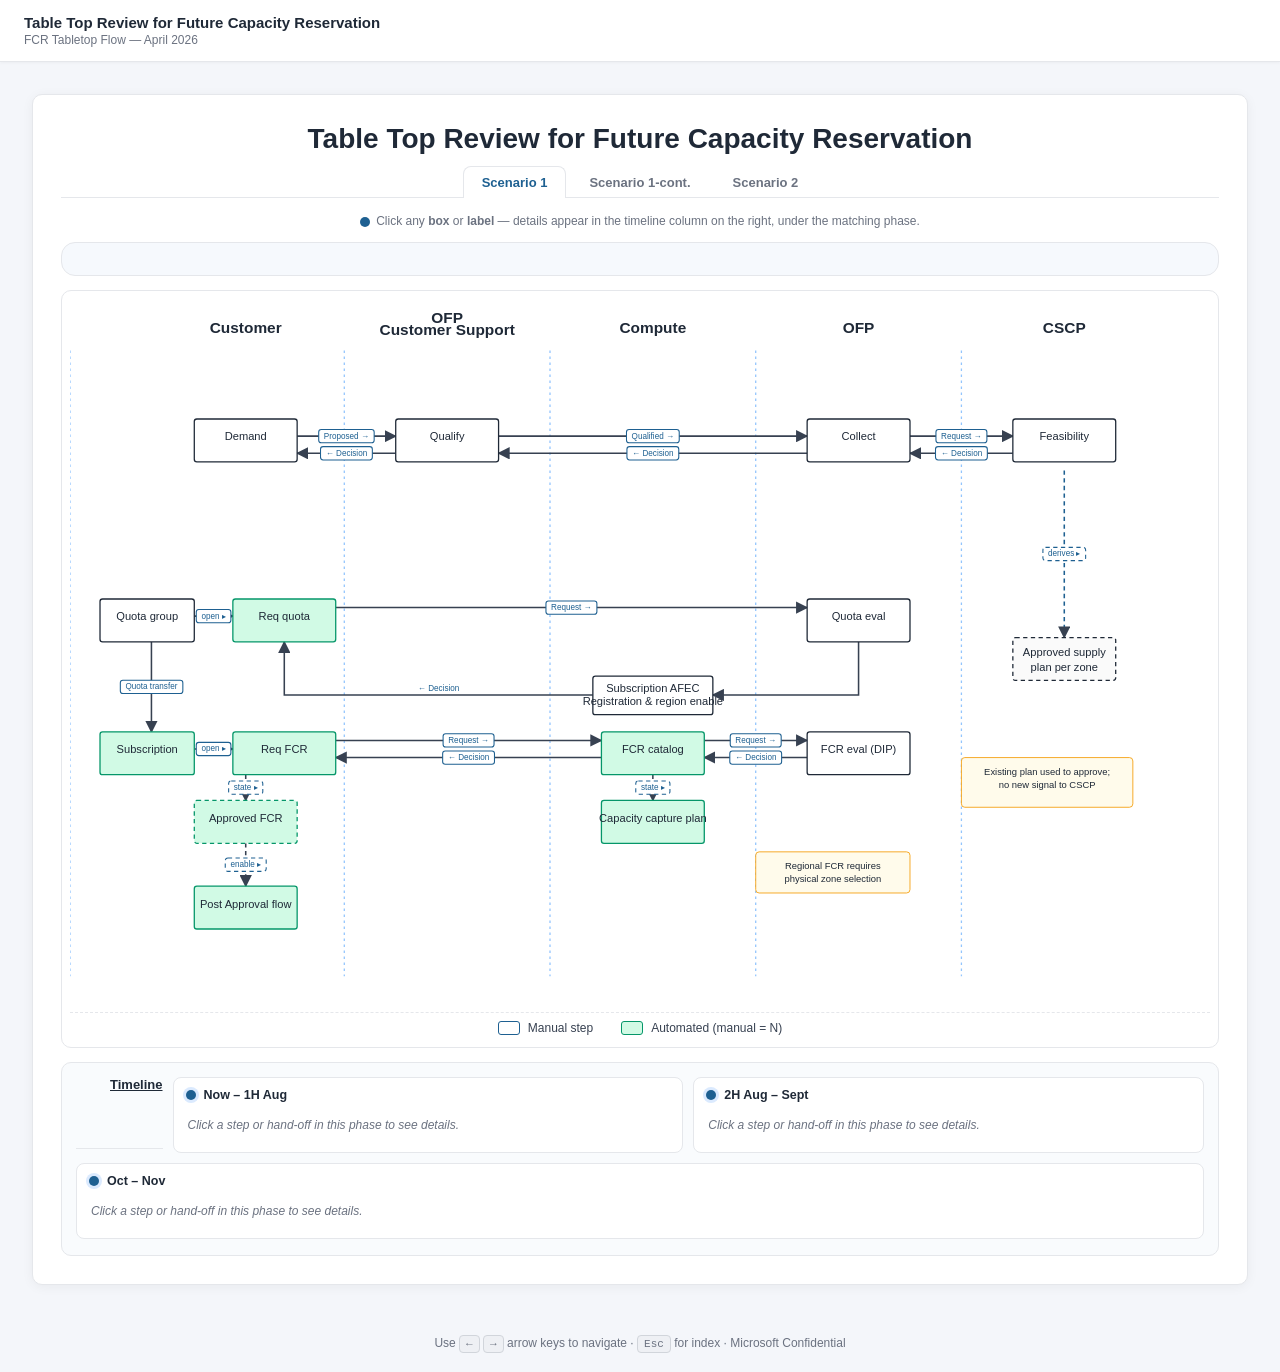
==== commit 0395f89b: "new fit and finish updates" ====
--- a/Tabletop/FCR/fcr-tabletop-review.html
+++ b/Tabletop/FCR/fcr-tabletop-review.html
@@ -37,7 +37,7 @@
           <svg viewBox="-90 0 1330 820" xmlns="http://www.w3.org/2000/svg" class="flow" preserveAspectRatio="xMidYMid meet">
             <defs><marker id="arr-s1" viewBox="0 0 10 10" refX="9" refY="5" markerWidth="8" markerHeight="8" orient="auto-start-reverse"><path d="M0,0 L10,5 L0,10 z" fill="#374151"/></marker></defs>
             <g font-family="Segoe UI, sans-serif" font-size="18" font-weight="600" text-anchor="middle" fill="#1f2937">
-              <text x="115" y="40">Customer</text><text x="350" y="40">FIT</text><text x="590" y="40">Compute</text><text x="830" y="40">OFP</text><text x="1070" y="40">CSCP</text>
+              <text x="115" y="40">Customer</text><text x="350" y="28"><tspan x="350">OFP</tspan><tspan x="350" dy="14">Customer Support</tspan></text><text x="590" y="40">Compute</text><text x="830" y="40">OFP</text><text x="1070" y="40">CSCP</text>
             </g>
             <g stroke="#93c5fd" stroke-width="1.5" stroke-dasharray="3 4">
               <line x1="-90" y1="60" x2="-90" y2="790"/><line x1="230" y1="60" x2="230" y2="790"/><line x1="470" y1="60" x2="470" y2="790"/><line x1="710" y1="60" x2="710" y2="790"/><line x1="950" y1="60" x2="950" y2="790"/>
@@ -135,7 +135,7 @@
           <svg viewBox="0 0 1400 620" xmlns="http://www.w3.org/2000/svg" class="flow">
             <defs><marker id="arr-s1c" viewBox="0 0 10 10" refX="9" refY="5" markerWidth="8" markerHeight="8" orient="auto-start-reverse"><path d="M0,0 L10,5 L0,10 z" fill="#374151"/></marker></defs>
             <g font-family="Segoe UI, sans-serif" font-size="18" font-weight="600" text-anchor="middle" fill="#1f2937">
-              <text x="275" y="40">Customer</text><text x="510" y="40">FIT</text><text x="750" y="40">Compute</text><text x="990" y="40">OFP</text><text x="1230" y="40">CSCP</text>
+              <text x="275" y="40">Customer</text><text x="510" y="28"><tspan x="510">OFP</tspan><tspan x="510" dy="14">Customer Support</tspan></text><text x="750" y="40">Compute</text><text x="990" y="40">OFP</text><text x="1230" y="40">CSCP</text>
             </g>
             <g stroke="#93c5fd" stroke-width="1.5" stroke-dasharray="3 4">
               <line x1="160" y1="60" x2="160" y2="600"/><line x1="390" y1="60" x2="390" y2="600"/><line x1="630" y1="60" x2="630" y2="600"/><line x1="870" y1="60" x2="870" y2="600"/><line x1="1110" y1="60" x2="1110" y2="600"/>
@@ -201,7 +201,7 @@
           <svg viewBox="0 0 1400 720" xmlns="http://www.w3.org/2000/svg" class="flow">
             <defs><marker id="arr-s2" viewBox="0 0 10 10" refX="9" refY="5" markerWidth="8" markerHeight="8" orient="auto-start-reverse"><path d="M0,0 L10,5 L0,10 z" fill="#374151"/></marker></defs>
             <g font-family="Segoe UI, sans-serif" font-size="18" font-weight="600" text-anchor="middle" fill="#1f2937">
-              <text x="275" y="40">Customer</text><text x="510" y="40">FIT</text><text x="750" y="40">Compute</text><text x="990" y="40">OFP</text><text x="1230" y="40">CSCP</text>
+              <text x="275" y="40">Customer</text><text x="510" y="28"><tspan x="510">OFP</tspan><tspan x="510" dy="14">Customer Support</tspan></text><text x="750" y="40">Compute</text><text x="990" y="40">OFP</text><text x="1230" y="40">CSCP</text>
             </g>
             <g stroke="#93c5fd" stroke-width="1.5" stroke-dasharray="3 4">
               <line x1="160" y1="60" x2="160" y2="700"/><line x1="390" y1="60" x2="390" y2="700"/><line x1="630" y1="60" x2="630" y2="700"/><line x1="870" y1="60" x2="870" y2="700"/><line x1="1110" y1="60" x2="1110" y2="700"/>
@@ -223,8 +223,8 @@
               <g class="edge" data-id="e4" data-phase="p1"><line x1="1150" y1="447" x2="1050" y2="447" marker-end="url(#arr-s2)"/><text x="1100" y="439" class="elabel">mitigate ▸</text></g>
               <g class="edge" data-id="e5" data-phase="p1"><line x1="930" y1="447" x2="810" y2="447" marker-end="url(#arr-s2)"/><text x="870" y="439" class="elabel">← Update</text></g>
               <g class="edge" data-id="e6" data-phase="p1"><line x1="690" y1="447" x2="335" y2="447" marker-end="url(#arr-s2)"/><text x="510" y="439" class="elabel">← Update</text></g>
-              <g class="edge" data-id="e7" data-phase="p1"><line x1="335" y1="622" x2="1170" y2="622" marker-start="url(#arr-s2)" marker-end="url(#arr-s2)"/><text x="750" y="614" class="elabel">Customer interactions ↔</text></g>
-              <g class="edge" data-id="e8" data-phase="p1"><line x1="830" y1="675" x2="1170" y2="675" marker-start="url(#arr-s2)" marker-end="url(#arr-s2)"/><text x="1000" y="667" class="elabel">Eng mitigation ↔</text></g>
+              <g class="edge" data-id="e7" data-phase="p1"><line x1="335" y1="622" x2="925" y2="622" marker-start="url(#arr-s2)" marker-end="url(#arr-s2)"/><text x="630" y="614" class="elabel">Customer interactions ↔</text></g>
+              <g class="edge" data-id="e8" data-phase="p1"><line x1="830" y1="675" x2="925" y2="675" marker-start="url(#arr-s2)" marker-end="url(#arr-s2)"/><text x="878" y="667" class="elabel">Eng mitigation ↔</text></g>
             </g>
             <g class="nodes">
               <g class="node" data-id="n1" data-phase="p1"><rect x="215" y="285" width="120" height="40" rx="3"/><text x="275" y="310">Approved FCR</text></g>
@@ -237,7 +237,7 @@
               <g class="node" data-id="n8" data-phase="p1"><rect x="930" y="425" width="120" height="44" rx="3"/><text x="990" y="443">Risk</text><text x="990" y="461">mitigated</text></g>
               <g class="node" data-id="n9" data-phase="p1"><rect x="215" y="600" width="120" height="44" rx="3"/><text x="275" y="618">Customer</text><text x="275" y="636">Failures</text></g>
               <g class="node" data-id="n10" data-phase="p1"><rect x="690" y="655" width="140" height="40" rx="3"/><text x="760" y="680">Engineering mitigation</text></g>
-              <g class="node" data-id="n11" data-phase="p1"><rect x="1170" y="600" width="130" height="95" rx="3"/><text x="1235" y="640">Customer</text><text x="1235" y="658">Support</text></g>
+              <g class="node" data-id="n11" data-phase="p1"><rect x="925" y="600" width="130" height="95" rx="3"/><text x="990" y="640">Customer</text><text x="990" y="658">Support</text></g>
             </g>
           </svg>
           <div class="flow-legend">
@@ -265,9 +265,11 @@
 .tt-tab.active{color:#1e6091;background:#fff;border-color:var(--border, #e5e7eb);border-bottom-color:#fff}
 .tt-panel[hidden]{display:none}
 .tt-subtitle{font-size:18px;margin:0 0 10px;font-weight:600;text-align:center;color:#1f2937}
-.flow-layout{display:grid;grid-template-columns:460px minmax(0,1fr) 300px;gap:14px;align-items:stretch}
-
-.demand-col{background:#f6f9fd;border:1px solid var(--border);border-radius:14px;padding:16px;display:flex;flex-direction:column;min-width:0;overflow:auto}
+.flow-layout{--left-col:460px;--right-col:300px;display:grid;grid-template-columns:var(--left-col) minmax(0,1fr) var(--right-col);gap:14px;align-items:stretch;transition:grid-template-columns .24s ease}
+.flow-layout.left-collapsed{--left-col:30px}
+.flow-layout.right-collapsed{--right-col:30px}
+
+.demand-col{background:#f6f9fd;border:1px solid var(--border);border-radius:14px;padding:16px;display:flex;flex-direction:column;min-width:0;overflow:auto;position:relative}
 .demand-card{display:flex;flex-direction:column;gap:14px}
 .demand-title{margin:0;font-size:18px;font-weight:700;color:#1f2937;letter-spacing:.2px}
 .demand-layer{align-self:flex-start;display:inline-flex;align-items:center;gap:6px;background:#eaf3fb;color:#1e6091;border-radius:999px;padding:3px 12px;font-size:11px;font-weight:700;letter-spacing:.6px;margin-top:-8px}
@@ -295,8 +297,8 @@
 .demand-card.is-edge .node-only{display:none}
 .demand-card:not(.is-edge) .edge-only{display:none}
 
-.timeline-col{display:flex;flex-direction:column;gap:10px;background:#f9fbfd;border:1px solid var(--border);border-radius:10px;padding:14px 14px 16px;min-width:0}
-.tl-header{font-weight:700;font-size:13px;color:#1f2937;border-bottom:1px solid var(--border);padding-bottom:8px;margin-bottom:4px;text-decoration:underline}
+.timeline-col{display:flex;flex-direction:column;gap:10px;background:#f9fbfd;border:1px solid var(--border);border-radius:10px;padding:14px 14px 16px;min-width:0;position:relative}
+.tl-header{font-weight:700;font-size:13px;color:#1f2937;border-bottom:1px solid var(--border);padding:0 0 8px 34px;margin-bottom:4px;text-decoration:underline}
 .tl-phase{display:flex;flex-direction:column;border:1px solid #e5e7eb;border-radius:8px;background:#fff;padding:10px 12px;min-height:0;transition:border-color .18s,box-shadow .18s,background .18s}
 .tl-phase.active{border-color:#1e6091;box-shadow:0 0 0 2px rgba(30,96,145,.15);background:#f0f7ff}
 .tl-band{display:flex;align-items:center;gap:8px;font-weight:600;font-size:12.5px;color:#1f2937;margin-bottom:6px}
@@ -344,10 +346,22 @@
 .flow-panel{display:none}
 .flow .phase-bands rect.active{opacity:.85;fill:#fff7ed}
 
+.panel-toggle{position:absolute;top:8px;z-index:4;width:24px;height:24px;display:grid;place-items:center;border:1px solid #1e4f89;background:#1e6091;color:#ffffff;border-radius:7px;cursor:pointer;font-size:15px;line-height:1;box-shadow:0 1px 3px rgba(0,0,0,.2);padding:0}
+.panel-toggle:hover{background:#174f7a;border-color:#153f60}
+.demand-col .panel-toggle{right:6px}
+.timeline-col .panel-toggle{left:6px}
+
+.flow-layout.left-collapsed .demand-col,
+.flow-layout.right-collapsed .timeline-col{padding:0}
+
+.flow-layout.left-collapsed .demand-col > :not(.panel-toggle),
+.flow-layout.right-collapsed .timeline-col > :not(.panel-toggle){display:none}
+
 @media (max-width:1300px){
   .flow-layout{grid-template-columns:1fr}
   .timeline-col{flex-direction:row;flex-wrap:wrap}
   .tl-phase{flex:1 1 30% !important}
+  .panel-toggle{display:none}
 }
 </style>
 
@@ -533,6 +547,54 @@
   }));
 })();
 
+/* ── Collapsible side panels for projector mode ── */
+(function(){
+  function addToggle(layout, panel, side){
+    if(!panel) return null;
+    var btn = document.createElement('button');
+    btn.type = 'button';
+    btn.className = 'panel-toggle panel-toggle-' + side;
+    panel.appendChild(btn);
+    return btn;
+  }
+
+  document.querySelectorAll('.flow-layout').forEach(function(layout){
+    var leftPanel = layout.querySelector('.demand-col');
+    var rightPanel = layout.querySelector('.timeline-col');
+    if(!leftPanel || !rightPanel) return;
+
+    var leftBtn = addToggle(layout, leftPanel, 'left');
+    var rightBtn = addToggle(layout, rightPanel, 'right');
+
+    function sync(){
+      var leftCollapsed = layout.classList.contains('left-collapsed');
+      var rightCollapsed = layout.classList.contains('right-collapsed');
+
+      leftBtn.textContent = leftCollapsed ? '\u203A' : '\u2039';
+      leftBtn.setAttribute('aria-label', leftCollapsed ? 'Show details panel' : 'Hide details panel');
+      leftBtn.setAttribute('title', leftCollapsed ? 'Show details panel' : 'Hide details panel');
+      leftBtn.setAttribute('aria-expanded', leftCollapsed ? 'false' : 'true');
+
+      rightBtn.textContent = rightCollapsed ? '\u2039' : '\u203A';
+      rightBtn.setAttribute('aria-label', rightCollapsed ? 'Show timeline panel' : 'Hide timeline panel');
+      rightBtn.setAttribute('title', rightCollapsed ? 'Show timeline panel' : 'Hide timeline panel');
+      rightBtn.setAttribute('aria-expanded', rightCollapsed ? 'false' : 'true');
+    }
+
+    leftBtn.addEventListener('click', function(){
+      layout.classList.toggle('left-collapsed');
+      sync();
+    });
+
+    rightBtn.addEventListener('click', function(){
+      layout.classList.toggle('right-collapsed');
+      sync();
+    });
+
+    sync();
+  });
+})();
+
 document.addEventListener('keydown',e=>{
   if(e.target.closest('input,textarea'))return;
   if(e.key==='ArrowRight'){const n=document.getElementById('nextLink');if(n&&!n.classList.contains('disabled'))location.href=n.href}
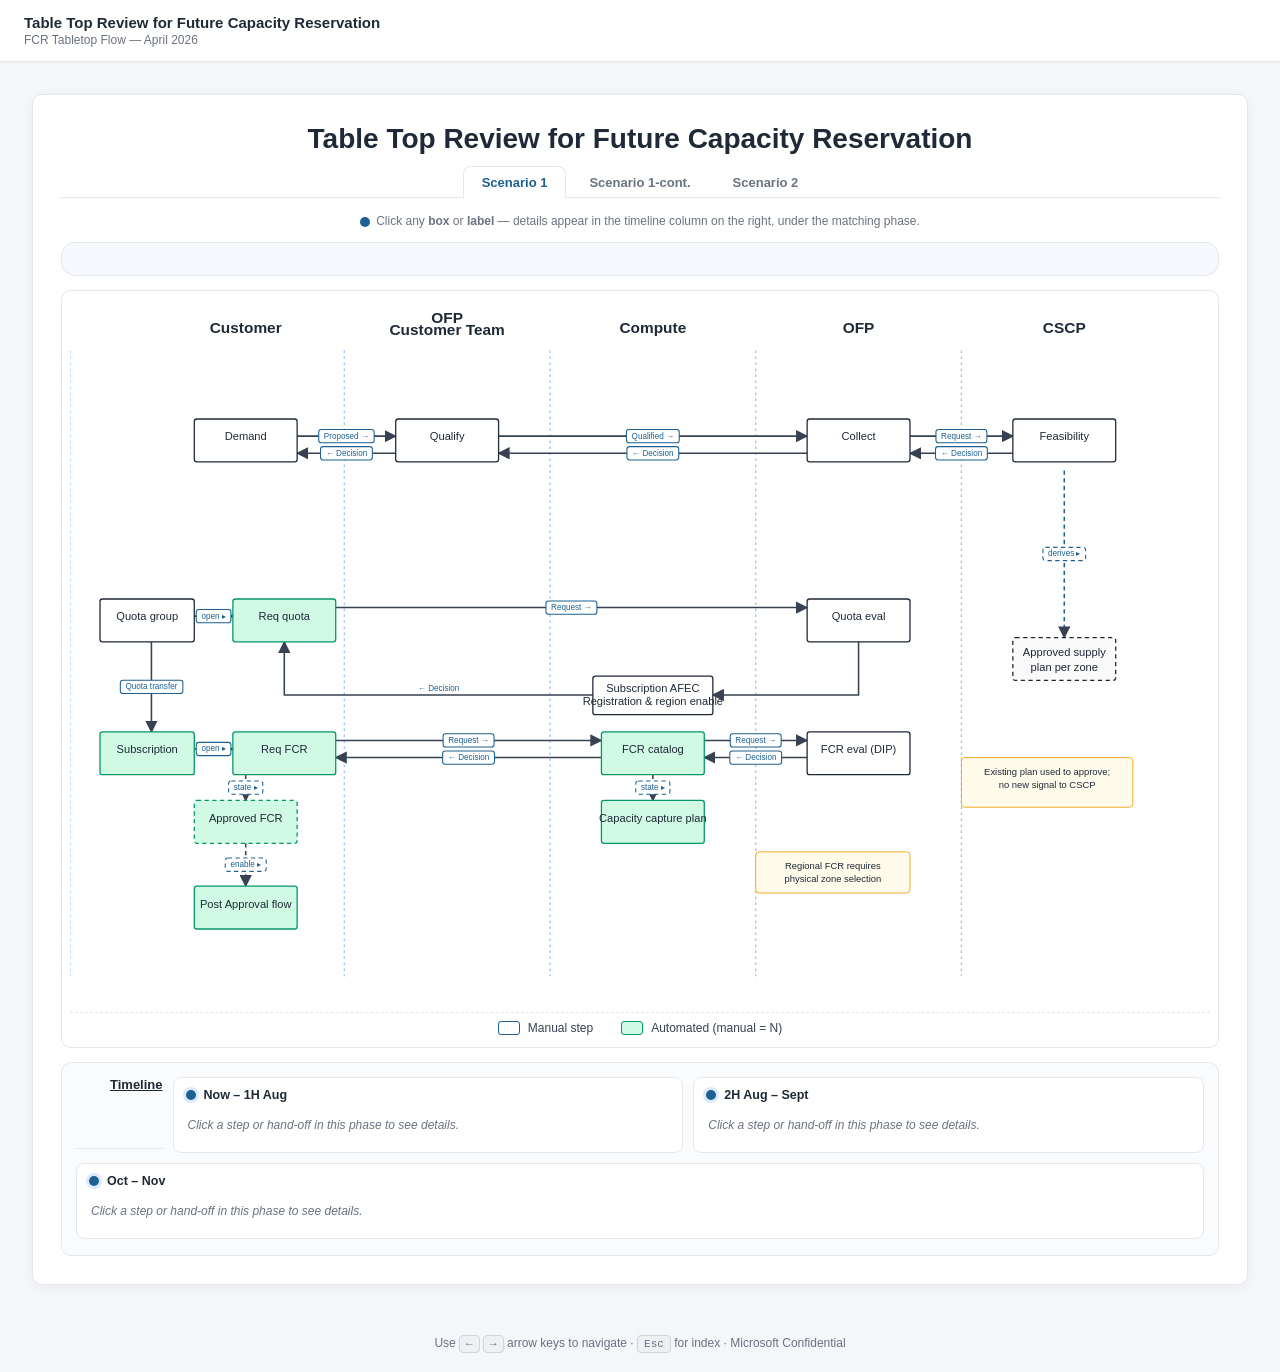
==== commit e81a92a3: "Redesign homepage hub" ====
--- a/Tabletop/FCR/fcr-tabletop-review.html
+++ b/Tabletop/FCR/fcr-tabletop-review.html
@@ -37,7 +37,7 @@
           <svg viewBox="-90 0 1330 820" xmlns="http://www.w3.org/2000/svg" class="flow" preserveAspectRatio="xMidYMid meet">
             <defs><marker id="arr-s1" viewBox="0 0 10 10" refX="9" refY="5" markerWidth="8" markerHeight="8" orient="auto-start-reverse"><path d="M0,0 L10,5 L0,10 z" fill="#374151"/></marker></defs>
             <g font-family="Segoe UI, sans-serif" font-size="18" font-weight="600" text-anchor="middle" fill="#1f2937">
-              <text x="115" y="40">Customer</text><text x="350" y="28"><tspan x="350">OFP</tspan><tspan x="350" dy="14">Customer Support</tspan></text><text x="590" y="40">Compute</text><text x="830" y="40">OFP</text><text x="1070" y="40">CSCP</text>
+              <text x="115" y="40">Customer</text><text x="350" y="28"><tspan x="350">OFP</tspan><tspan x="350" dy="14">Customer Team</tspan></text><text x="590" y="40">Compute</text><text x="830" y="40">OFP</text><text x="1070" y="40">CSCP</text>
             </g>
             <g stroke="#93c5fd" stroke-width="1.5" stroke-dasharray="3 4">
               <line x1="-90" y1="60" x2="-90" y2="790"/><line x1="230" y1="60" x2="230" y2="790"/><line x1="470" y1="60" x2="470" y2="790"/><line x1="710" y1="60" x2="710" y2="790"/><line x1="950" y1="60" x2="950" y2="790"/>
@@ -135,7 +135,7 @@
           <svg viewBox="0 0 1400 620" xmlns="http://www.w3.org/2000/svg" class="flow">
             <defs><marker id="arr-s1c" viewBox="0 0 10 10" refX="9" refY="5" markerWidth="8" markerHeight="8" orient="auto-start-reverse"><path d="M0,0 L10,5 L0,10 z" fill="#374151"/></marker></defs>
             <g font-family="Segoe UI, sans-serif" font-size="18" font-weight="600" text-anchor="middle" fill="#1f2937">
-              <text x="275" y="40">Customer</text><text x="510" y="28"><tspan x="510">OFP</tspan><tspan x="510" dy="14">Customer Support</tspan></text><text x="750" y="40">Compute</text><text x="990" y="40">OFP</text><text x="1230" y="40">CSCP</text>
+              <text x="275" y="40">Customer</text><text x="510" y="28"><tspan x="510">OFP</tspan><tspan x="510" dy="14">Customer Team</tspan></text><text x="750" y="40">Compute</text><text x="990" y="40">OFP</text><text x="1230" y="40">CSCP</text>
             </g>
             <g stroke="#93c5fd" stroke-width="1.5" stroke-dasharray="3 4">
               <line x1="160" y1="60" x2="160" y2="600"/><line x1="390" y1="60" x2="390" y2="600"/><line x1="630" y1="60" x2="630" y2="600"/><line x1="870" y1="60" x2="870" y2="600"/><line x1="1110" y1="60" x2="1110" y2="600"/>
@@ -201,7 +201,7 @@
           <svg viewBox="0 0 1400 720" xmlns="http://www.w3.org/2000/svg" class="flow">
             <defs><marker id="arr-s2" viewBox="0 0 10 10" refX="9" refY="5" markerWidth="8" markerHeight="8" orient="auto-start-reverse"><path d="M0,0 L10,5 L0,10 z" fill="#374151"/></marker></defs>
             <g font-family="Segoe UI, sans-serif" font-size="18" font-weight="600" text-anchor="middle" fill="#1f2937">
-              <text x="275" y="40">Customer</text><text x="510" y="28"><tspan x="510">OFP</tspan><tspan x="510" dy="14">Customer Support</tspan></text><text x="750" y="40">Compute</text><text x="990" y="40">OFP</text><text x="1230" y="40">CSCP</text>
+              <text x="275" y="40">Customer</text><text x="510" y="28"><tspan x="510">OFP</tspan><tspan x="510" dy="14">Customer Team</tspan></text><text x="750" y="40">Compute</text><text x="990" y="40">OFP</text><text x="1230" y="40">CSCP</text>
             </g>
             <g stroke="#93c5fd" stroke-width="1.5" stroke-dasharray="3 4">
               <line x1="160" y1="60" x2="160" y2="700"/><line x1="390" y1="60" x2="390" y2="700"/><line x1="630" y1="60" x2="630" y2="700"/><line x1="870" y1="60" x2="870" y2="700"/><line x1="1110" y1="60" x2="1110" y2="700"/>
